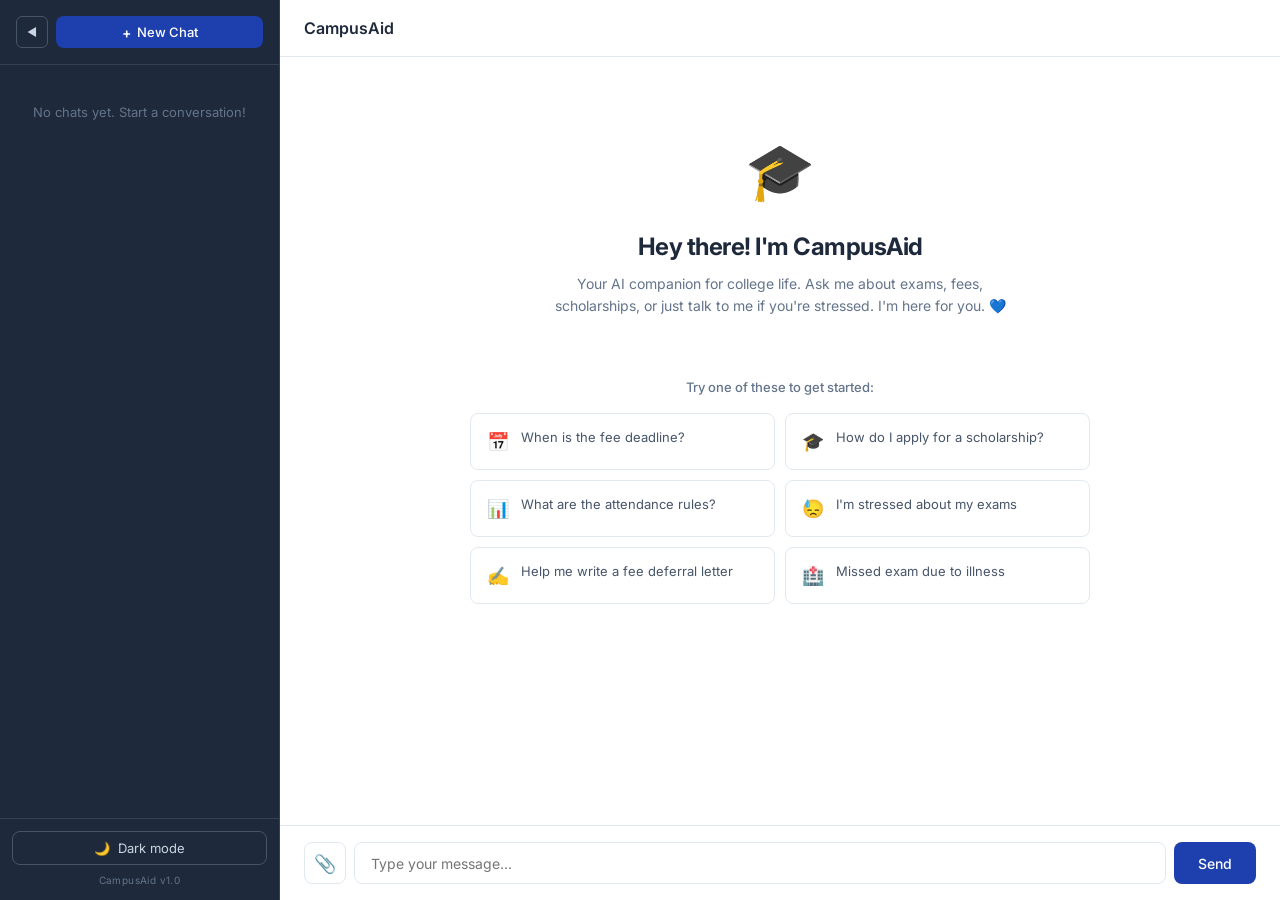
==== templates/index.html @ 58eeed9f "Initial commit" ====
<!DOCTYPE html>
<html lang="en">

<head>
    <meta charset="UTF-8">
    <meta name="viewport" content="width=device-width, initial-scale=1.0">
    <title>CampusAid 🎓</title>
    <link rel="stylesheet" href="/static/design-system.css">
    <style>
        body {
            height: 100vh;
            overflow: hidden;
        }

        .app {
            display: flex;
            height: 100vh;
            width: 100vw;
        }

        /* ═══════════════════════════════════════════
       SIDEBAR
       ═══════════════════════════════════════════ */

        .sidebar {
            width: 280px;
            background: var(--sidebar-bg);
            color: var(--sidebar-text);
            display: flex;
            flex-direction: column;
            border-right: 1px solid var(--sidebar-border);
            transition: width 0.25s ease, background 0.25s ease, color 0.25s ease;
            overflow: hidden;
            flex-shrink: 0;
        }

        .sidebar.collapsed {
            width: 0;
            border-right: none;
        }

        .sidebar.collapsed>* {
            opacity: 0;
            pointer-events: none;
        }

        .sidebar-header {
            padding: 16px;
            border-bottom: 1px solid var(--sidebar-border);
            display: flex;
            align-items: center;
            gap: 8px;
        }

        .collapse-btn {
            background: transparent;
            border: 1px solid var(--sidebar-border-strong);
            color: var(--sidebar-text-muted);
            width: 32px;
            height: 32px;
            border-radius: var(--radius-sm);
            cursor: pointer;
            font-size: 11px;
            display: flex;
            align-items: center;
            justify-content: center;
            flex-shrink: 0;
            transition: all var(--transition-fast);
        }

        .collapse-btn:hover {
            background: var(--sidebar-hover);
            color: var(--sidebar-text);
        }

        .new-chat-btn {
            flex: 1;
            background: var(--primary);
            color: white;
            border: none;
            padding: 8px 12px;
            border-radius: var(--radius-md);
            cursor: pointer;
            font-size: 13px;
            font-weight: 500;
            transition: all var(--transition-fast);
            display: flex;
            align-items: center;
            justify-content: center;
            gap: 6px;
            height: 32px;
        }

        .new-chat-btn:hover {
            background: var(--primary-hover);
        }

        .btn-icon {
            font-size: 14px;
            font-weight: 600;
        }

        .new-chat-btn:hover {
            background: var(--primary-hover);
            transform: translateY(-1px);
        }

        .chat-list {
            flex: 1;
            overflow-y: auto;
            padding: 8px;
        }

        .chat-list::-webkit-scrollbar-track {
            background: #0f172a;
        }

        .chat-list::-webkit-scrollbar-thumb {
            background: #334155;
        }

        .chat-item {
            display: flex;
            align-items: center;
            justify-content: space-between;
            padding: 10px 12px;
            border-radius: var(--radius-sm);
            cursor: pointer;
            margin-bottom: 2px;
            font-size: 13px;
            color: var(--sidebar-text-muted);
            transition: all var(--transition-fast);
        }

        .chat-item:hover {
            background: var(--sidebar-hover);
            color: var(--sidebar-text);
        }

        .chat-item.active {
            background: var(--sidebar-hover);
            color: var(--sidebar-text);
        }

        .chat-title {
            flex: 1;
            white-space: nowrap;
            overflow: hidden;
            text-overflow: ellipsis;
            margin-right: 8px;
        }

        .delete-btn {
            background: none;
            border: none;
            color: var(--sidebar-text-dim);
            cursor: pointer;
            font-size: 12px;
            opacity: 0;
            transition: opacity var(--transition-fast);
            padding: 2px 6px;
            border-radius: 4px;
        }

        .chat-item:hover .delete-btn {
            opacity: 1;
        }

        .delete-btn:hover {
            color: #f87171;
            background: rgba(239, 68, 68, 0.1);
        }

        .empty-state {
            color: var(--sidebar-text-dim);
            text-align: center;
            padding: 30px 20px;
            font-size: 13px;
        }

        .sidebar-footer {
            padding: 12px;
            border-top: 1px solid var(--sidebar-border);
            display: flex;
            flex-direction: column;
            gap: 8px;
        }

        .theme-toggle {
            display: flex;
            align-items: center;
            justify-content: center;
            gap: 8px;
            width: 100%;
            padding: 8px 12px;
            background: transparent;
            border: 1px solid var(--sidebar-border-strong);
            border-radius: var(--radius-md);
            color: var(--sidebar-text-muted);
            font-size: 13px;
            cursor: pointer;
            transition: all var(--transition-fast);
            font-family: inherit;
        }

        .theme-toggle:hover {
            background: var(--sidebar-hover);
            border-color: var(--sidebar-text-dim);
        }

        .version-text {
            font-size: 10px;
            color: var(--sidebar-text-dim);
            text-align: center;
            letter-spacing: 0.4px;
        }

        /* ═══════════════════════════════════════════
       MAIN CHAT AREA
       ═══════════════════════════════════════════ */

        .main {
            flex: 1;
            display: flex;
            flex-direction: column;
            background: var(--bg-card);
            min-width: 0;
            width: 100%;
        }

        .chat-header {
            background: var(--bg-card);
            color: var(--text-primary);
            padding: 16px 24px;
            display: flex;
            justify-content: space-between;
            align-items: center;
            border-bottom: 1px solid var(--border);
        }

        .chat-header h2 {
            font-size: 16px;
            font-weight: 600;
        }

        /* Upload area */


        .upload-btn:hover {
            background: var(--primary-light);
            border-color: var(--primary);
        }

        .remove-doc:hover {
            background: var(--danger-light);
        }

        /* Messages */
        .chat-messages {
            flex: 1;
            overflow-y: auto;
            padding: 24px;
            display: flex;
            flex-direction: column;
            gap: 16px;
        }

        .message-wrapper {
            display: flex;
            flex-direction: column;
            max-width: 75%;
        }

        .message-wrapper.user {
            align-self: flex-end;
            align-items: flex-end;
        }

        .message-wrapper.bot {
            align-self: flex-start;
            align-items: flex-start;
        }

        .message {
            padding: 12px 16px;
            border-radius: var(--radius-lg);
            line-height: 1.55;
            white-space: pre-wrap;
            animation: fadeInUp 0.3s ease-out;
            font-size: 14px;
        }

        .message.user {
            background: var(--primary);
            color: white;
            border-bottom-right-radius: 4px;
        }

        .message.bot {
            background: var(--bg-subtle);
            color: var(--text-primary);
            border-bottom-left-radius: 4px;
        }

        .message-time {
            font-size: 11px;
            color: var(--text-light);
            margin-top: 4px;
            padding: 0 8px;
        }

        @keyframes fadeInUp {
            from {
                opacity: 0;
                transform: translateY(8px);
            }

            to {
                opacity: 1;
                transform: translateY(0);
            }
        }

        /* Typing dots */
        .typing-dots {
            display: inline-flex;
            gap: 4px;
            align-items: center;
            padding: 4px 0;
        }

        .typing-dots span {
            width: 8px;
            height: 8px;
            background: var(--text-light);
            border-radius: 50%;
            animation: bounce 1.4s infinite ease-in-out;
        }

        .typing-dots span:nth-child(1) {
            animation-delay: 0s;
        }

        .typing-dots span:nth-child(2) {
            animation-delay: 0.2s;
        }

        .typing-dots span:nth-child(3) {
            animation-delay: 0.4s;
        }

        @keyframes bounce {

            0%,
            60%,
            100% {
                transform: translateY(0);
                opacity: 0.5;
            }

            30% {
                transform: translateY(-8px);
                opacity: 1;
            }
        }


        /* Welcome state */
        .welcome-state {
            text-align: center;
            padding: 48px 20px 24px;
        }

        .welcome-icon {
            font-size: 56px;
            margin-bottom: 16px;
        }

        .welcome-title {
            font-size: 24px;
            font-weight: 700;
            color: var(--text-primary);
            margin-bottom: 8px;
            letter-spacing: -0.5px;
        }

        .welcome-subtitle {
            font-size: 14px;
            color: var(--text-muted);
            max-width: 480px;
            margin: 0 auto;
            line-height: 1.6;
        }

        /* Suggestions */
        .suggestions-container {
            display: flex;
            flex-direction: column;
            gap: 16px;
            padding: 20px;
        }

        .suggestions-title {
            color: var(--text-muted);
            font-size: 13px;
            text-align: center;
            font-weight: 500;
        }

        .suggestions-grid {
            display: grid;
            grid-template-columns: 1fr 1fr;
            gap: 10px;
            max-width: 620px;
            margin: 0 auto;
            width: 100%;
        }

        .suggestion-card {
            background: var(--bg-card);
            border: 1px solid var(--border);
            border-radius: var(--radius-md);
            padding: 14px 16px;
            cursor: pointer;
            text-align: left;
            transition: all var(--transition-fast);
            display: flex;
            align-items: flex-start;
            gap: 12px;
            font-size: 13px;
            color: var(--text-secondary);
        }

        .suggestion-card:hover {
            border-color: var(--primary);
            background: var(--primary-light);
            color: var(--text-primary);
            transform: translateY(-1px);
            box-shadow: var(--shadow-md);
        }

        .suggestion-icon {
            font-size: 18px;
            flex-shrink: 0;
        }

        .suggestion-text {
            flex: 1;
            line-height: 1.4;
        }

        /* ═══════════════════════════════════════════
   DOC ATTACHMENT CHIP
   ═══════════════════════════════════════════ */

        .doc-chip {
            display: flex;
            align-items: center;
            gap: 8px;
            padding: 8px 12px;
            background: var(--primary-light);
            border: 1px solid var(--primary);
            border-radius: var(--radius-md);
            margin: 0 24px 8px;
            font-size: 13px;
            color: var(--text-primary);
            animation: slideUp 0.2s ease-out;
        }

        @keyframes slideUp {
            from {
                opacity: 0;
                transform: translateY(4px);
            }

            to {
                opacity: 1;
                transform: translateY(0);
            }
        }

        .doc-chip-icon {
            font-size: 16px;
        }

        .doc-chip-name {
            flex: 1;
            font-weight: 500;
            white-space: nowrap;
            overflow: hidden;
            text-overflow: ellipsis;
            color: var(--primary);
        }

        .doc-chip-remove {
            background: none;
            border: none;
            color: var(--primary);
            cursor: pointer;
            font-size: 14px;
            padding: 2px 6px;
            border-radius: 4px;
            transition: all var(--transition-fast);
            line-height: 1;
        }

        .doc-chip-remove:hover {
            background: var(--primary);
            color: white;
        }

        /* ═══════════════════════════════════════════
   CHAT INPUT (NEW)
   ═══════════════════════════════════════════ */

        .chat-input {
            display: flex;
            padding: 16px 24px;
            border-top: 1px solid var(--border);
            gap: 8px;
            background: var(--bg-card);
            align-items: center;
        }

        .input-icon-btn {
            background: transparent;
            color: var(--text-muted);
            border: 1px solid var(--border);
            width: 42px;
            height: 42px;
            border-radius: var(--radius-md);
            cursor: pointer;
            font-size: 18px;
            display: flex;
            align-items: center;
            justify-content: center;
            transition: all var(--transition-fast);
            flex-shrink: 0;
        }

        .input-icon-btn:hover {
            background: var(--primary-light);
            color: var(--primary);
            border-color: var(--primary);
        }

        .chat-input input[type="text"] {
            flex: 1;
            padding: 12px 16px;
            border: 1px solid var(--border);
            border-radius: var(--radius-md);
            font-size: 14px;
            outline: none;
            transition: all var(--transition-fast);
            font-family: inherit;
            height: 42px;
        }

        .chat-input input[type="text"]:focus {
            border-color: var(--primary);
            box-shadow: var(--shadow-focus);
        }

        .chat-input button:not(.input-icon-btn):not(.doc-chip-remove) {
            background: var(--primary);
            color: white;
            border: none;
            padding: 0 24px;
            height: 42px;
            border-radius: var(--radius-md);
            cursor: pointer;
            font-size: 14px;
            font-weight: 500;
            transition: all var(--transition-fast);
            flex-shrink: 0;
        }

        .chat-input button:not(.input-icon-btn):not(.doc-chip-remove):hover:not(:disabled) {
            background: var(--primary-hover);
        }

        .chat-input button:not(.input-icon-btn):not(.doc-chip-remove):disabled {
            background: var(--text-light);
            cursor: not-allowed;
        }

        .expand-btn {
            position: fixed;
            top: 16px;
            left: 16px;
            z-index: 100;
            background: var(--sidebar-bg);
            color: var(--sidebar-text);
            border: 1px solid var(--sidebar-border-strong);
            width: 36px;
            height: 36px;
            border-radius: var(--radius-md);
            cursor: pointer;
            font-size: 12px;
            display: flex;
            align-items: center;
            justify-content: center;
            box-shadow: var(--shadow-md);
            transition: all var(--transition-fast);
        }

        .expand-btn:hover {
            background: var(--sidebar-hover);
            transform: scale(1.05);
        }
    </style>
</head>

<body>

    <body>
        <button id="expandBtn" class="expand-btn" onclick="toggleSidebar()" style="display:none;"
            title="Expand sidebar">
            ▶
        </button>
        <div class="app">
            <div class="app">
                <!-- SIDEBAR -->
                <div class="sidebar">
                    <div class="sidebar-header">
                        <button class="collapse-btn" onclick="toggleSidebar()" title="Collapse sidebar">
                            <span id="collapseIcon">◀</span>
                        </button>
                        <button class="new-chat-btn" onclick="createNewChat()">
                            <span class="btn-icon">+</span>
                            <span class="btn-label">New Chat</span>
                        </button>
                    </div>

                    <div class="chat-list" id="chatList">
                        <div class="empty-state">No chats yet. Start a conversation!</div>
                    </div>

                    <div class="sidebar-footer">
                        <button class="theme-toggle" onclick="toggleTheme()">
                            <span id="themeIcon">🌙</span>
                            <span id="themeLabel">Dark mode</span>
                        </button>
                        <div class="version-text">CampusAid v1.0</div>
                    </div>
                </div>

                <!-- MAIN CHAT AREA -->
                <div class="main">
                    <div class="chat-header">
                        <h2>CampusAid</h2>
                    </div>

                    <div class="chat-messages" id="messages">
                        <!-- Will be filled by renderMessages() -->
                    </div>

                    <!-- Document attachment chip (only shows when doc is uploaded) -->
                    <div id="docChip" class="doc-chip hidden">
                        <span class="doc-chip-icon">📄</span>
                        <span class="doc-chip-name" id="docChipName">document.pdf</span>
                        <button class="doc-chip-remove" onclick="removeDocument()">✕</button>
                    </div>

                    <div class="chat-input">
                        <input type="file" id="fileInput" accept=".pdf" style="display:none" onchange="uploadFile()">
                        <button class="input-icon-btn" onclick="document.getElementById('fileInput').click()"
                            title="Attach a PDF">
                            📎
                        </button>
                        <input type="text" id="userInput" placeholder="Type your message..."
                            onkeypress="handleEnter(event)">
                        <button id="sendBtn" onclick="sendMessage()">Send</button>
                    </div>
                </div>
            </div>

            <script>
                // ─────────────────────────────────────────
                // CHAT STATE MANAGEMENT
                // ─────────────────────────────────────────

                let chats = JSON.parse(localStorage.getItem("campusaid_chats") || "[]");
                let currentChatId = null;
                let availableColleges = [];
                let currentCollegeId = localStorage.getItem("campusaid_college") || "abc_college";

                function saveChats() {
                    localStorage.setItem("campusaid_chats", JSON.stringify(chats));
                }

                function generateId() {
                    return Date.now().toString();
                }

                function getCurrentChat() {
                    return chats.find(c => c.id === currentChatId);
                }

                // ─────────────────────────────────────────
                // COLLEGES
                // ─────────────────────────────────────────

                async function loadColleges() {
                    try {
                        const response = await fetch("/colleges");
                        const data = await response.json();
                        availableColleges = data.colleges;
                    } catch (error) {
                        console.error("Failed to load colleges:", error);
                    }
                }

                // ─────────────────────────────────────────
                // SIDEBAR
                // ─────────────────────────────────────────

                function renderSidebar() {
                    const list = document.getElementById("chatList");

                    if (chats.length === 0) {
                        list.innerHTML = '<div class="empty-state">No chats yet. Start a conversation!</div>';
                        return;
                    }

                    list.innerHTML = "";
                    chats.forEach(chat => {
                        const item = document.createElement("div");
                        item.className = "chat-item" + (chat.id === currentChatId ? " active" : "");
                        item.innerHTML = `
                <div class="chat-title" onclick="loadChat('${chat.id}')">${chat.title}</div>
                <button class="delete-btn" onclick="deleteChat('${chat.id}', event)">🗑</button>
            `;
                        list.appendChild(item);
                    });
                }

                // ─────────────────────────────────────────
                // CHAT OPERATIONS
                // ─────────────────────────────────────────

                function createNewChat() {
                    const newChat = {
                        id: generateId(),
                        title: "New Chat",
                        messages: [],
                        document: null
                    };
                    chats.unshift(newChat);
                    currentChatId = newChat.id;
                    saveChats();
                    renderSidebar();
                    renderMessages();
                    updateDocumentUI();
                }

                function loadChat(chatId) {
                    currentChatId = chatId;
                    renderSidebar();
                    renderMessages();
                    updateDocumentUI();
                }

                function deleteChat(chatId, event) {
                    event.stopPropagation();
                    if (!confirm("Delete this chat?")) return;

                    chats = chats.filter(c => c.id !== chatId);

                    if (currentChatId === chatId) {
                        currentChatId = null;
                    }

                    saveChats();
                    renderSidebar();
                    renderMessages();
                    updateDocumentUI();
                }

                // ─────────────────────────────────────────
                // MESSAGE RENDERING
                // ─────────────────────────────────────────

                function renderMessages() {
                    const messagesDiv = document.getElementById("messages");
                    const chat = getCurrentChat();

                    if (!chat || chat.messages.length === 0) {
                        messagesDiv.innerHTML = `
                <div class="welcome-state">
                    <div class="welcome-icon">🎓</div>
                    <div class="welcome-title">Hey there! I'm CampusAid</div>
                    <div class="welcome-subtitle">Your AI companion for college life. Ask me about exams, fees, scholarships, or just talk to me if you're stressed. I'm here for you. 💙</div>
                </div>
                <div class="suggestions-container">
                    <div class="suggestions-title">Try one of these to get started:</div>
                    <div class="suggestions-grid">
                        <div class="suggestion-card" onclick="sendSuggestion('When is the fee deadline?')">
                            <span class="suggestion-icon">📅</span>
                            <span class="suggestion-text">When is the fee deadline?</span>
                        </div>
                        <div class="suggestion-card" onclick="sendSuggestion('How do I apply for a scholarship?')">
                            <span class="suggestion-icon">🎓</span>
                            <span class="suggestion-text">How do I apply for a scholarship?</span>
                        </div>
                        <div class="suggestion-card" onclick="sendSuggestion('What are the attendance rules?')">
                            <span class="suggestion-icon">📊</span>
                            <span class="suggestion-text">What are the attendance rules?</span>
                        </div>
                        <div class="suggestion-card" onclick="sendSuggestion('I am feeling stressed about my exams')">
                            <span class="suggestion-icon">😓</span>
                            <span class="suggestion-text">I'm stressed about my exams</span>
                        </div>
                        <div class="suggestion-card" onclick="sendSuggestion('Help me write a fee deferral letter')">
                            <span class="suggestion-icon">✍️</span>
                            <span class="suggestion-text">Help me write a fee deferral letter</span>
                        </div>
                        <div class="suggestion-card" onclick="sendSuggestion('What if I miss an internal exam due to illness?')">
                            <span class="suggestion-icon">🏥</span>
                            <span class="suggestion-text">Missed exam due to illness</span>
                        </div>
                    </div>
                </div>
            `;
                        return;
                    }

                    messagesDiv.innerHTML = "";
                    chat.messages.forEach(msg => {
                        addMessageToDOM(
                            msg.content,
                            msg.role === "user" ? "user" : "bot",
                            msg.timestamp || null
                        );
                    });
                }

                function sendSuggestion(text) {
                    document.getElementById("userInput").value = text;
                    sendMessage();
                }

                function addMessageToDOM(text, sender, timestamp = null) {
                    const messagesDiv = document.getElementById("messages");

                    const wrapper = document.createElement("div");
                    wrapper.className = "message-wrapper " + sender;

                    const msg = document.createElement("div");
                    msg.className = "message " + sender;
                    msg.innerHTML = formatMessage(text);
                    wrapper.appendChild(msg);

                    const timeDiv = document.createElement("div");
                    timeDiv.className = "message-time";
                    timeDiv.textContent = timestamp || getCurrentTime();
                    wrapper.appendChild(timeDiv);

                    messagesDiv.appendChild(wrapper);
                    messagesDiv.scrollTop = messagesDiv.scrollHeight;
                }

                function getCurrentTime() {
                    const now = new Date();
                    let hours = now.getHours();
                    const minutes = now.getMinutes().toString().padStart(2, "0");
                    const period = hours >= 12 ? "PM" : "AM";
                    hours = hours % 12 || 12;
                    return `${hours}:${minutes} ${period}`;
                }

                function formatMessage(text) {
                    text = text.replace(/&/g, "&amp;").replace(/</g, "&lt;").replace(/>/g, "&gt;");
                    text = text.replace(/\*\*(.+?)\*\*/g, "<strong>$1</strong>");
                    text = text.replace(/(?<!\*)\*(?!\*)(.+?)(?<!\*)\*(?!\*)/g, "<em>$1</em>");
                    text = text.replace(/^- (.+)$/gm, "• $1");
                    text = text.replace(/\n/g, "<br>");
                    return text;
                }

                function showTyping() {
                    const messagesDiv = document.getElementById("messages");
                    const typing = document.createElement("div");
                    typing.className = "message bot";
                    typing.id = "typing";
                    typing.innerHTML = '<div class="typing-dots"><span></span><span></span><span></span></div>';
                    messagesDiv.appendChild(typing);
                    messagesDiv.scrollTop = messagesDiv.scrollHeight;
                }

                function removeTyping() {
                    const typing = document.getElementById("typing");
                    if (typing) typing.remove();
                }

                // ─────────────────────────────────────────
                // SEND MESSAGE
                // ─────────────────────────────────────────

                async function sendMessage() {
                    const userInput = document.getElementById("userInput");
                    const sendBtn = document.getElementById("sendBtn");
                    const text = userInput.value.trim();
                    if (!text) return;

                    if (!currentChatId) {
                        createNewChat();
                    }

                    const chat = getCurrentChat();
                    if (!chat) return;

                    const isFirstMessage = chat.messages.length === 0;

                    if (isFirstMessage) {
                        document.getElementById("messages").innerHTML = "";
                    }

                    const userTime = getCurrentTime();
                    chat.messages.push({ role: "user", content: text, timestamp: userTime });
                    addMessageToDOM(text, "user", userTime);
                    saveChats();

                    if (isFirstMessage) {
                        chat.title = "New Chat";
                        renderSidebar();
                        generateChatTitle(text, chat);
                    }

                    userInput.value = "";
                    sendBtn.disabled = true;
                    showTyping();

                    try {
                        // Strip timestamps from history (Groq API only accepts role + content)
                        const cleanHistory = chat.messages.slice(0, -1).map(msg => ({
                            role: msg.role,
                            content: msg.content
                        }));

                        const response = await fetch("/chat", {
                            method: "POST",
                            headers: { "Content-Type": "application/json" },
                            body: JSON.stringify({
                                message: text,
                                history: cleanHistory,
                                document: chat.document,
                                college_id: currentCollegeId
                            })
                        });

                        const data = await response.json();
                        removeTyping();

                        const botTime = getCurrentTime();
                        addMessageToDOM(data.reply, "bot", botTime);

                        chat.messages.push({ role: "assistant", content: data.reply, timestamp: botTime });
                        saveChats();
                    } catch (error) {
                        removeTyping();
                        addMessageToDOM("Oops, something went wrong. Try again.", "bot");
                    }

                    sendBtn.disabled = false;
                    userInput.focus();
                }

                async function generateChatTitle(firstMessage, chat) {
                    try {
                        const response = await fetch("/generate_title", {
                            method: "POST",
                            headers: { "Content-Type": "application/json" },
                            body: JSON.stringify({ message: firstMessage })
                        });
                        const data = await response.json();
                        chat.title = data.title || "New Chat";
                        saveChats();
                        renderSidebar();
                    } catch (error) {
                        chat.title = firstMessage.length > 30 ? firstMessage.substring(0, 30) + "..." : firstMessage;
                        saveChats();
                        renderSidebar();
                    }
                }

                function handleEnter(event) {
                    if (event.key === "Enter") sendMessage();
                }

                // ─────────────────────────────────────────
                // DOCUMENT UPLOAD
                // ─────────────────────────────────────────

                async function uploadFile() {
                    const fileInput = document.getElementById("fileInput");
                    const file = fileInput.files[0];
                    if (!file) return;

                    if (!currentChatId) {
                        createNewChat();
                    }

                    const docChip = document.getElementById("docChip");
                    const docChipName = document.getElementById("docChipName");
                    docChipName.textContent = "Reading your document...";
                    docChip.classList.remove("hidden");

                    const formData = new FormData();
                    formData.append("file", file);

                    try {
                        const response = await fetch("/upload", {
                            method: "POST",
                            body: formData
                        });

                        const data = await response.json();

                        if (data.status === "success") {
                            const chat = getCurrentChat();
                            chat.document = {
                                name: data.filename,
                                content: data.content
                            };
                            saveChats();

                            docChipName.textContent = data.filename;
                            docChip.classList.remove("hidden");

                            if (chat.messages.length === 0) {
                                document.getElementById("messages").innerHTML = "";
                            }

                            addMessageToDOM(data.message, "bot");
                            chat.messages.push({ role: "assistant", content: data.message });
                            saveChats();
                        } else {
                            docChip.classList.add("hidden");
                            addMessageToDOM("⚠️ " + data.message, "bot");
                        }
                    } catch (error) {
                        document.getElementById("docChip").classList.add("hidden");
                        addMessageToDOM("Oops, couldn't upload the file. Try again.", "bot");
                    }

                    fileInput.value = "";
                }

                function removeDocument() {
                    const chat = getCurrentChat();
                    if (!chat) return;

                    chat.document = null;
                    saveChats();
                    updateDocumentUI();
                    addMessageToDOM("Document removed. We're back to general college queries.", "bot");
                }

                function updateDocumentUI() {
                    const chat = getCurrentChat();
                    const docChip = document.getElementById("docChip");
                    const docChipName = document.getElementById("docChipName");

                    if (chat && chat.document) {
                        docChipName.textContent = chat.document.name;
                        docChip.classList.remove("hidden");
                    } else {
                        docChip.classList.add("hidden");
                    }
                }

                // ─────────────────────────────────────────
                // THEME TOGGLE
                // ─────────────────────────────────────────

                // ─────────────────────────────────────────
                // SIDEBAR COLLAPSE
                // ─────────────────────────────────────────

                function toggleSidebar() {
                    const sidebar = document.querySelector(".sidebar");
                    const expandBtn = document.getElementById("expandBtn");
                    const isCollapsed = sidebar.classList.toggle("collapsed");

                    if (isCollapsed) {
                        expandBtn.style.display = "flex";
                        localStorage.setItem("campusaid_sidebar", "collapsed");
                    } else {
                        expandBtn.style.display = "none";
                        localStorage.setItem("campusaid_sidebar", "expanded");
                    }
                }

                function initSidebar() {
                    const state = localStorage.getItem("campusaid_sidebar");
                    if (state === "collapsed") {
                        document.querySelector(".sidebar").classList.add("collapsed");
                        document.getElementById("expandBtn").style.display = "flex";
                    }
                }

                function initTheme() {
                    const savedTheme = localStorage.getItem("campusaid_theme") || "light";
                    applyTheme(savedTheme);
                }

                function toggleTheme() {
                    const currentTheme = document.documentElement.getAttribute("data-theme") || "light";
                    const newTheme = currentTheme === "light" ? "dark" : "light";
                    applyTheme(newTheme);
                    localStorage.setItem("campusaid_theme", newTheme);
                }

                function applyTheme(theme) {
                    if (theme === "dark") {
                        document.documentElement.setAttribute("data-theme", "dark");
                        document.getElementById("themeIcon").textContent = "☀️";
                        document.getElementById("themeLabel").textContent = "Light mode";
                    } else {
                        document.documentElement.removeAttribute("data-theme");
                        document.getElementById("themeIcon").textContent = "🌙";
                        document.getElementById("themeLabel").textContent = "Dark mode";
                    }
                }

                // ─────────────────────────────────────────
                // INIT
                // ─────────────────────────────────────────

                window.onload = async function () {
                    initTheme();
                    initSidebar();
                    currentChatId = null;
                    await loadColleges();
                    renderSidebar();
                    renderMessages();
                    updateDocumentUI();
                };
            </script>
    </body>

</html>
---- static/design-system.css ----
/* ═══════════════════════════════════════════
   CAMPUSAID DESIGN SYSTEM
   Shared styles across all pages
   ═══════════════════════════════════════════ */

@import url('https://fonts.googleapis.com/css2?family=Inter:wght@400;500;600;700&display=swap');

* {
    margin: 0;
    padding: 0;
    box-sizing: border-box;
    font-family: 'Inter', -apple-system, BlinkMacSystemFont, 'Segoe UI', Roboto, sans-serif;
}

:root {
    /* Deep blue primary (matches dark mode aesthetic) */
    --primary: #1e40af;
    --primary-hover: #1e3a8a;
    --primary-light: #eff6ff;
    --success: #059669;
    --warning: #d97706;
    --danger: #dc2626;
    --danger-light: #fef2f2;

    /* Text — softer than pure black */
    --text-primary: #1e293b;
    --text-secondary: #475569;
    --text-muted: #64748b;
    --text-light: #94a3b8;

    /* Backgrounds — subtle warm tint */
    --bg-page: #fafbfc;
    --bg-card: #ffffff;
    --bg-subtle: #f1f5f9;
    --bg-hover: #f8fafc;

    /* Borders */
    --border: #e2e8f0;
    --border-strong: #cbd5e1;
    --border-focus: #1e40af;

    /* Sidebar (deep navy — matches primary vibe) */
    --sidebar-bg: #1e293b;
    --sidebar-text: #ffffff;
    --sidebar-text-muted: #cbd5e1;
    --sidebar-text-dim: #64748b;
    --sidebar-border: #334155;
    --sidebar-border-strong: #475569;
    --sidebar-hover: #334155;

    /* Category colors */
    --cat-academic-bg: #dbeafe;
    --cat-academic-text: #1e40af;
    --cat-financial-bg: #d1fae5;
    --cat-financial-text: #065f46;
    --cat-administrative-bg: #fef3c7;
    --cat-administrative-text: #92400e;
    --cat-emotional-bg: #fce7f3;
    --cat-emotional-text: #9f1239;

    /* Shadows — slightly stronger for depth */
    --shadow-sm: 0 1px 2px rgba(15, 23, 42, 0.06);
    --shadow-md: 0 4px 12px rgba(15, 23, 42, 0.08);
    --shadow-lg: 0 8px 24px rgba(15, 23, 42, 0.12);
    --shadow-focus: 0 0 0 3px rgba(30, 64, 175, 0.15);

    /* Radius */
    --radius-sm: 6px;
    --radius-md: 8px;
    --radius-lg: 12px;
    --radius-full: 999px;

    /* Spacing */
    --space-1: 4px;
    --space-2: 8px;
    --space-3: 12px;
    --space-4: 16px;
    --space-5: 20px;
    --space-6: 24px;
    --space-8: 32px;
    --space-10: 40px;
    --space-12: 48px;

    /* Transitions */
    --transition-fast: 0.15s ease;
    --transition: 0.2s ease;
}

/* ═══════════════════════════════════════════
   DARK THEME OVERRIDES
   Applied when <html> or <body> has [data-theme="dark"]
   ═══════════════════════════════════════════ */

[data-theme="dark"] {
    /* Deep electric blue accent */
    --primary: #3b82f6;
    --primary-hover: #60a5fa;
    --primary-light: #1e3a8a;

    /* Text */
    --text-primary: #f8fafc;
    --text-secondary: #cbd5e1;
    --text-muted: #94a3b8;
    --text-light: #64748b;

    /* Pitch black backgrounds */
    --bg-page: #000000;
    --bg-card: #0a0a0a;
    --bg-subtle: #171717;
    --bg-hover: #1a1a1a;

    /* Borders */
    --border: #262626;
    --border-strong: #404040;
    --border-focus: #3b82f6;

    /* Sidebar (even blacker than main) */
    --sidebar-bg: #000000;
    --sidebar-text: #f8fafc;
    --sidebar-text-muted: #cbd5e1;
    --sidebar-text-dim: #52525b;
    --sidebar-border: #171717;
    --sidebar-border-strong: #262626;
    --sidebar-hover: #0a0a0a;

    /* Category colors (darker) */
    --cat-academic-bg: #1e3a8a;
    --cat-academic-text: #bfdbfe;
    --cat-financial-bg: #14532d;
    --cat-financial-text: #a7f3d0;
    --cat-administrative-bg: #78350f;
    --cat-administrative-text: #fde68a;
    --cat-emotional-bg: #831843;
    --cat-emotional-text: #fbcfe8;

    /* Shadows */
    --shadow-sm: 0 1px 2px rgba(0, 0, 0, 0.5);
    --shadow-md: 0 2px 8px rgba(0, 0, 0, 0.6);
    --shadow-lg: 0 8px 24px rgba(0, 0, 0, 0.7);
    --shadow-focus: 0 0 0 3px rgba(59, 130, 246, 0.3);

    --danger-light: #431a1a;
}

/* Smooth theme transition */
body,
.chat-header,
.upload-area,
.chat-input,
.message,
.suggestion-card,
.chat-messages,
.stat-card,
.upload-card,
.review-section,
.current-policies,
.policy-card {
    transition: background-color 0.25s ease, color 0.25s ease, border-color 0.25s ease;
}

body {
    background: var(--bg-page);
    color: var(--text-primary);
    font-size: 14px;
    line-height: 1.5;
    -webkit-font-smoothing: antialiased;
    -moz-osx-font-smoothing: grayscale;
}

/* ═══════════════════════════════════════════
   BUTTONS (reusable across pages)
   ═══════════════════════════════════════════ */

.btn {
    display: inline-flex;
    align-items: center;
    justify-content: center;
    gap: 6px;
    padding: 10px 18px;
    border: none;
    border-radius: var(--radius-md);
    font-size: 14px;
    font-weight: 500;
    cursor: pointer;
    transition: all var(--transition-fast);
    text-decoration: none;
    line-height: 1;
    white-space: nowrap;
}

.btn:disabled {
    opacity: 0.5;
    cursor: not-allowed;
}

.btn-primary {
    background: var(--primary);
    color: white;
}

.btn-primary:hover:not(:disabled) {
    background: var(--primary-hover);
}

.btn-secondary {
    background: var(--bg-card);
    color: var(--text-primary);
    border: 1px solid var(--border);
}

.btn-secondary:hover:not(:disabled) {
    background: var(--bg-hover);
    border-color: var(--border-strong);
}

.btn-danger {
    background: var(--danger);
    color: white;
}

.btn-danger:hover:not(:disabled) {
    background: #dc2626;
}

.btn-ghost {
    background: transparent;
    color: var(--text-secondary);
    border: 1px solid transparent;
}

.btn-ghost:hover:not(:disabled) {
    background: var(--bg-subtle);
    color: var(--text-primary);
}

.btn-sm {
    padding: 6px 12px;
    font-size: 13px;
}

/* ═══════════════════════════════════════════
   CATEGORY BADGES (shared)
   ═══════════════════════════════════════════ */

.category-badge {
    display: inline-flex;
    align-items: center;
    padding: 3px 10px;
    border-radius: var(--radius-full);
    font-size: 11px;
    font-weight: 600;
    text-transform: uppercase;
    letter-spacing: 0.4px;
}

.category-academic {
    background: var(--cat-academic-bg);
    color: var(--cat-academic-text);
}

.category-financial {
    background: var(--cat-financial-bg);
    color: var(--cat-financial-text);
}

.category-administrative {
    background: var(--cat-administrative-bg);
    color: var(--cat-administrative-text);
}

.category-emotional {
    background: var(--cat-emotional-bg);
    color: var(--cat-emotional-text);
}

/* ═══════════════════════════════════════════
   UTILITY CLASSES
   ═══════════════════════════════════════════ */

.hidden {
    display: none !important;
}

/* Custom scrollbar */
::-webkit-scrollbar {
    width: 10px;
    height: 10px;
}

::-webkit-scrollbar-track {
    background: var(--bg-page);
}

::-webkit-scrollbar-thumb {
    background: var(--border-strong);
    border-radius: 5px;
}

::-webkit-scrollbar-thumb:hover {
    background: var(--text-light);
}
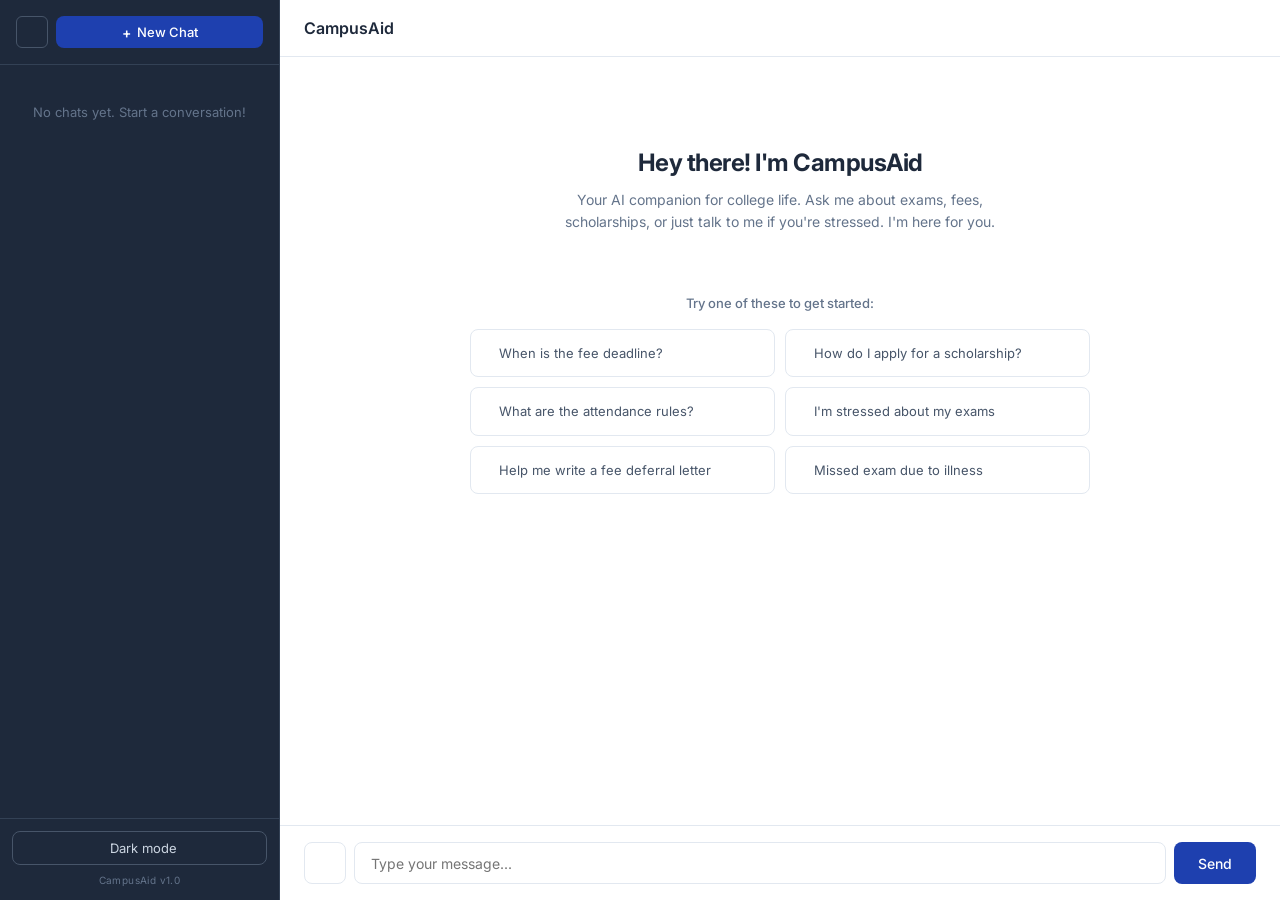
==== commit 1bfe22cd: "Remove all emojis from project files" ====
--- a/templates/index.html
+++ b/templates/index.html
@@ -4,7 +4,7 @@
 <head>
     <meta charset="UTF-8">
     <meta name="viewport" content="width=device-width, initial-scale=1.0">
-    <title>CampusAid 🎓</title>
+    <title>CampusAid </title>
     <link rel="stylesheet" href="/static/design-system.css">
     <style>
         body {
@@ -18,9 +18,9 @@
             width: 100vw;
         }
 
-        /* ═══════════════════════════════════════════
+        /* 
        SIDEBAR
-       ═══════════════════════════════════════════ */
+        */
 
         .sidebar {
             width: 280px;
@@ -215,9 +215,9 @@
             letter-spacing: 0.4px;
         }
 
-        /* ═══════════════════════════════════════════
+        /* 
        MAIN CHAT AREA
-       ═══════════════════════════════════════════ */
+        */
 
         .main {
             flex: 1;
@@ -449,9 +449,9 @@
             line-height: 1.4;
         }
 
-        /* ═══════════════════════════════════════════
+        /* 
    DOC ATTACHMENT CHIP
-   ═══════════════════════════════════════════ */
+    */
 
         .doc-chip {
             display: flex;
@@ -509,9 +509,9 @@
             color: white;
         }
 
-        /* ═══════════════════════════════════════════
+        /* 
    CHAT INPUT (NEW)
-   ═══════════════════════════════════════════ */
+    */
 
         .chat-input {
             display: flex;
@@ -616,7 +616,7 @@
     <body>
         <button id="expandBtn" class="expand-btn" onclick="toggleSidebar()" style="display:none;"
             title="Expand sidebar">
-            ▶
+            
         </button>
         <div class="app">
             <div class="app">
@@ -624,7 +624,7 @@
                 <div class="sidebar">
                     <div class="sidebar-header">
                         <button class="collapse-btn" onclick="toggleSidebar()" title="Collapse sidebar">
-                            <span id="collapseIcon">◀</span>
+                            <span id="collapseIcon"></span>
                         </button>
                         <button class="new-chat-btn" onclick="createNewChat()">
                             <span class="btn-icon">+</span>
@@ -638,7 +638,7 @@
 
                     <div class="sidebar-footer">
                         <button class="theme-toggle" onclick="toggleTheme()">
-                            <span id="themeIcon">🌙</span>
+                            <span id="themeIcon"></span>
                             <span id="themeLabel">Dark mode</span>
                         </button>
                         <div class="version-text">CampusAid v1.0</div>
@@ -657,16 +657,16 @@
 
                     <!-- Document attachment chip (only shows when doc is uploaded) -->
                     <div id="docChip" class="doc-chip hidden">
-                        <span class="doc-chip-icon">📄</span>
+                        <span class="doc-chip-icon"></span>
                         <span class="doc-chip-name" id="docChipName">document.pdf</span>
-                        <button class="doc-chip-remove" onclick="removeDocument()">✕</button>
+                        <button class="doc-chip-remove" onclick="removeDocument()"></button>
                     </div>
 
                     <div class="chat-input">
                         <input type="file" id="fileInput" accept=".pdf" style="display:none" onchange="uploadFile()">
                         <button class="input-icon-btn" onclick="document.getElementById('fileInput').click()"
                             title="Attach a PDF">
-                            📎
+                            
                         </button>
                         <input type="text" id="userInput" placeholder="Type your message..."
                             onkeypress="handleEnter(event)">
@@ -676,9 +676,9 @@
             </div>
 
             <script>
-                // ─────────────────────────────────────────
+                // 
                 // CHAT STATE MANAGEMENT
-                // ─────────────────────────────────────────
+                // 
 
                 let chats = JSON.parse(localStorage.getItem("campusaid_chats") || "[]");
                 let currentChatId = null;
@@ -697,9 +697,9 @@
                     return chats.find(c => c.id === currentChatId);
                 }
 
-                // ─────────────────────────────────────────
+                // 
                 // COLLEGES
-                // ─────────────────────────────────────────
+                // 
 
                 async function loadColleges() {
                     try {
@@ -711,9 +711,9 @@
                     }
                 }
 
-                // ─────────────────────────────────────────
+                // 
                 // SIDEBAR
-                // ─────────────────────────────────────────
+                // 
 
                 function renderSidebar() {
                     const list = document.getElementById("chatList");
@@ -729,15 +729,15 @@
                         item.className = "chat-item" + (chat.id === currentChatId ? " active" : "");
                         item.innerHTML = `
                 <div class="chat-title" onclick="loadChat('${chat.id}')">${chat.title}</div>
-                <button class="delete-btn" onclick="deleteChat('${chat.id}', event)">🗑</button>
+                <button class="delete-btn" onclick="deleteChat('${chat.id}', event)"></button>
             `;
                         list.appendChild(item);
                     });
                 }
 
-                // ─────────────────────────────────────────
+                // 
                 // CHAT OPERATIONS
-                // ─────────────────────────────────────────
+                // 
 
                 function createNewChat() {
                     const newChat = {
@@ -777,9 +777,9 @@
                     updateDocumentUI();
                 }
 
-                // ─────────────────────────────────────────
+                // 
                 // MESSAGE RENDERING
-                // ─────────────────────────────────────────
+                // 
 
                 function renderMessages() {
                     const messagesDiv = document.getElementById("messages");
@@ -788,35 +788,35 @@
                     if (!chat || chat.messages.length === 0) {
                         messagesDiv.innerHTML = `
                 <div class="welcome-state">
-                    <div class="welcome-icon">🎓</div>
+                    <div class="welcome-icon"></div>
                     <div class="welcome-title">Hey there! I'm CampusAid</div>
-                    <div class="welcome-subtitle">Your AI companion for college life. Ask me about exams, fees, scholarships, or just talk to me if you're stressed. I'm here for you. 💙</div>
+                    <div class="welcome-subtitle">Your AI companion for college life. Ask me about exams, fees, scholarships, or just talk to me if you're stressed. I'm here for you. </div>
                 </div>
                 <div class="suggestions-container">
                     <div class="suggestions-title">Try one of these to get started:</div>
                     <div class="suggestions-grid">
                         <div class="suggestion-card" onclick="sendSuggestion('When is the fee deadline?')">
-                            <span class="suggestion-icon">📅</span>
+                            <span class="suggestion-icon"></span>
                             <span class="suggestion-text">When is the fee deadline?</span>
                         </div>
                         <div class="suggestion-card" onclick="sendSuggestion('How do I apply for a scholarship?')">
-                            <span class="suggestion-icon">🎓</span>
+                            <span class="suggestion-icon"></span>
                             <span class="suggestion-text">How do I apply for a scholarship?</span>
                         </div>
                         <div class="suggestion-card" onclick="sendSuggestion('What are the attendance rules?')">
-                            <span class="suggestion-icon">📊</span>
+                            <span class="suggestion-icon"></span>
                             <span class="suggestion-text">What are the attendance rules?</span>
                         </div>
                         <div class="suggestion-card" onclick="sendSuggestion('I am feeling stressed about my exams')">
-                            <span class="suggestion-icon">😓</span>
+                            <span class="suggestion-icon"></span>
                             <span class="suggestion-text">I'm stressed about my exams</span>
                         </div>
                         <div class="suggestion-card" onclick="sendSuggestion('Help me write a fee deferral letter')">
-                            <span class="suggestion-icon">✍️</span>
+                            <span class="suggestion-icon"></span>
                             <span class="suggestion-text">Help me write a fee deferral letter</span>
                         </div>
                         <div class="suggestion-card" onclick="sendSuggestion('What if I miss an internal exam due to illness?')">
-                            <span class="suggestion-icon">🏥</span>
+                            <span class="suggestion-icon"></span>
                             <span class="suggestion-text">Missed exam due to illness</span>
                         </div>
                     </div>
@@ -893,9 +893,9 @@
                     if (typing) typing.remove();
                 }
 
-                // ─────────────────────────────────────────
+                // 
                 // SEND MESSAGE
-                // ─────────────────────────────────────────
+                // 
 
                 async function sendMessage() {
                     const userInput = document.getElementById("userInput");
@@ -988,9 +988,9 @@
                     if (event.key === "Enter") sendMessage();
                 }
 
-                // ─────────────────────────────────────────
+                // 
                 // DOCUMENT UPLOAD
-                // ─────────────────────────────────────────
+                // 
 
                 async function uploadFile() {
                     const fileInput = document.getElementById("fileInput");
@@ -1037,7 +1037,7 @@
                             saveChats();
                         } else {
                             docChip.classList.add("hidden");
-                            addMessageToDOM("⚠️ " + data.message, "bot");
+                            addMessageToDOM(" " + data.message, "bot");
                         }
                     } catch (error) {
                         document.getElementById("docChip").classList.add("hidden");
@@ -1070,13 +1070,13 @@
                     }
                 }
 
-                // ─────────────────────────────────────────
+                // 
                 // THEME TOGGLE
-                // ─────────────────────────────────────────
-
-                // ─────────────────────────────────────────
+                // 
+
+                // 
                 // SIDEBAR COLLAPSE
-                // ─────────────────────────────────────────
+                // 
 
                 function toggleSidebar() {
                     const sidebar = document.querySelector(".sidebar");
@@ -1115,18 +1115,18 @@
                 function applyTheme(theme) {
                     if (theme === "dark") {
                         document.documentElement.setAttribute("data-theme", "dark");
-                        document.getElementById("themeIcon").textContent = "☀️";
+                        document.getElementById("themeIcon").textContent = "";
                         document.getElementById("themeLabel").textContent = "Light mode";
                     } else {
                         document.documentElement.removeAttribute("data-theme");
-                        document.getElementById("themeIcon").textContent = "🌙";
+                        document.getElementById("themeIcon").textContent = "";
                         document.getElementById("themeLabel").textContent = "Dark mode";
                     }
                 }
 
-                // ─────────────────────────────────────────
+                // 
                 // INIT
-                // ─────────────────────────────────────────
+                // 
 
                 window.onload = async function () {
                     initTheme();
--- a/static/design-system.css
+++ b/static/design-system.css
@@ -1,7 +1,7 @@
-/* ═══════════════════════════════════════════
+/* 
    CAMPUSAID DESIGN SYSTEM
    Shared styles across all pages
-   ═══════════════════════════════════════════ */
+    */
 
 @import url('https://fonts.googleapis.com/css2?family=Inter:wght@400;500;600;700&display=swap');
 
@@ -86,10 +86,10 @@
     --transition: 0.2s ease;
 }
 
-/* ═══════════════════════════════════════════
+/* 
    DARK THEME OVERRIDES
    Applied when <html> or <body> has [data-theme="dark"]
-   ═══════════════════════════════════════════ */
+    */
 
 [data-theme="dark"] {
     /* Deep electric blue accent */
@@ -167,9 +167,9 @@
     -moz-osx-font-smoothing: grayscale;
 }
 
-/* ═══════════════════════════════════════════
+/* 
    BUTTONS (reusable across pages)
-   ═══════════════════════════════════════════ */
+    */
 
 .btn {
     display: inline-flex;
@@ -238,9 +238,9 @@
     font-size: 13px;
 }
 
-/* ═══════════════════════════════════════════
+/* 
    CATEGORY BADGES (shared)
-   ═══════════════════════════════════════════ */
+    */
 
 .category-badge {
     display: inline-flex;
@@ -273,9 +273,9 @@
     color: var(--cat-emotional-text);
 }
 
-/* ═══════════════════════════════════════════
+/* 
    UTILITY CLASSES
-   ═══════════════════════════════════════════ */
+    */
 
 .hidden {
     display: none !important;
